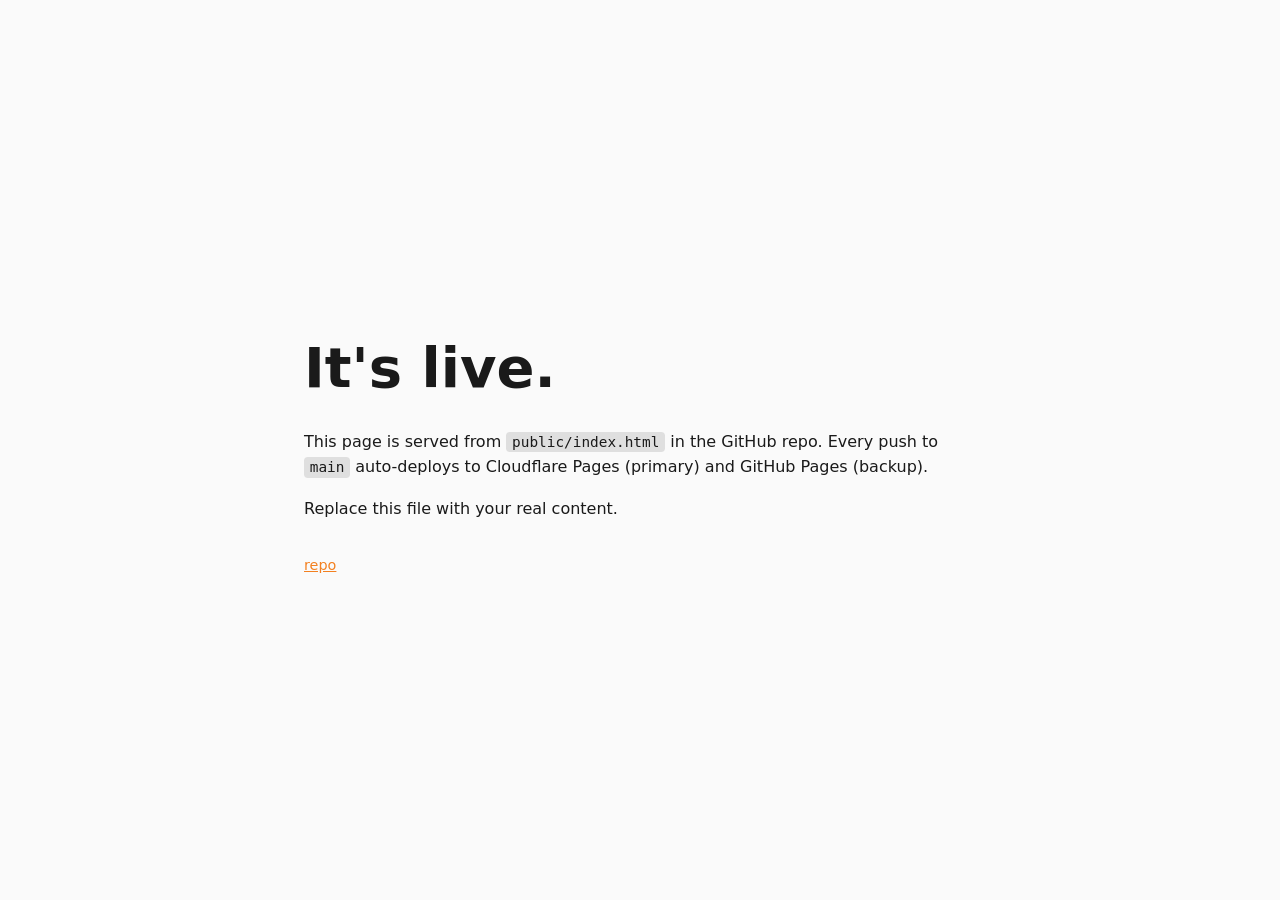
==== public/index.html @ c3b9bc74 "Initial static site scaffold Plain HTML/CSS/JS in public/. Cloudflare Pages primary with GitHub Page" ====
<!DOCTYPE html>
<html lang="en">
<head>
  <meta charset="UTF-8" />
  <meta name="viewport" content="width=device-width, initial-scale=1" />
  <title>hsyvy — static site</title>
  <meta name="description" content="Static site served via Cloudflare Pages, backed up on GitHub Pages." />
  <!-- Relative path (no leading slash) so this works at domain root AND under /<repo>/ on GitHub Pages -->
  <link rel="stylesheet" href="assets/styles.css" />
</head>
<body>
  <main>
    <h1>It's live.</h1>
    <p>
      This page is served from <code>public/index.html</code> in the GitHub repo.
      Every push to <code>main</code> auto-deploys to Cloudflare Pages (primary)
      and GitHub Pages (backup).
    </p>
    <p>Replace this file with your real content.</p>
    <footer>
      <a href="https://github.com/">repo</a>
    </footer>
  </main>
</body>
</html>
---- public/assets/styles.css ----
:root {
  color-scheme: light dark;
  --fg: #1a1a1a;
  --bg: #fafafa;
  --accent: #f38020; /* Cloudflare orange */
}
@media (prefers-color-scheme: dark) {
  :root { --fg: #ededed; --bg: #121212; }
}

* { box-sizing: border-box; }

body {
  margin: 0;
  min-height: 100vh;
  display: grid;
  place-items: center;
  font: 16px/1.6 system-ui, -apple-system, "Segoe UI", sans-serif;
  color: var(--fg);
  background: var(--bg);
  padding: 2rem;
}

main { max-width: 42rem; }

h1 { font-size: clamp(2rem, 6vw, 3.5rem); margin: 0 0 0.5rem; }

code {
  font-family: ui-monospace, "SF Mono", Menlo, monospace;
  background: color-mix(in srgb, var(--fg) 12%, transparent);
  padding: 0.15em 0.4em;
  border-radius: 4px;
  font-size: 0.9em;
}

a { color: var(--accent); }

footer { margin-top: 2rem; font-size: 0.9rem; }
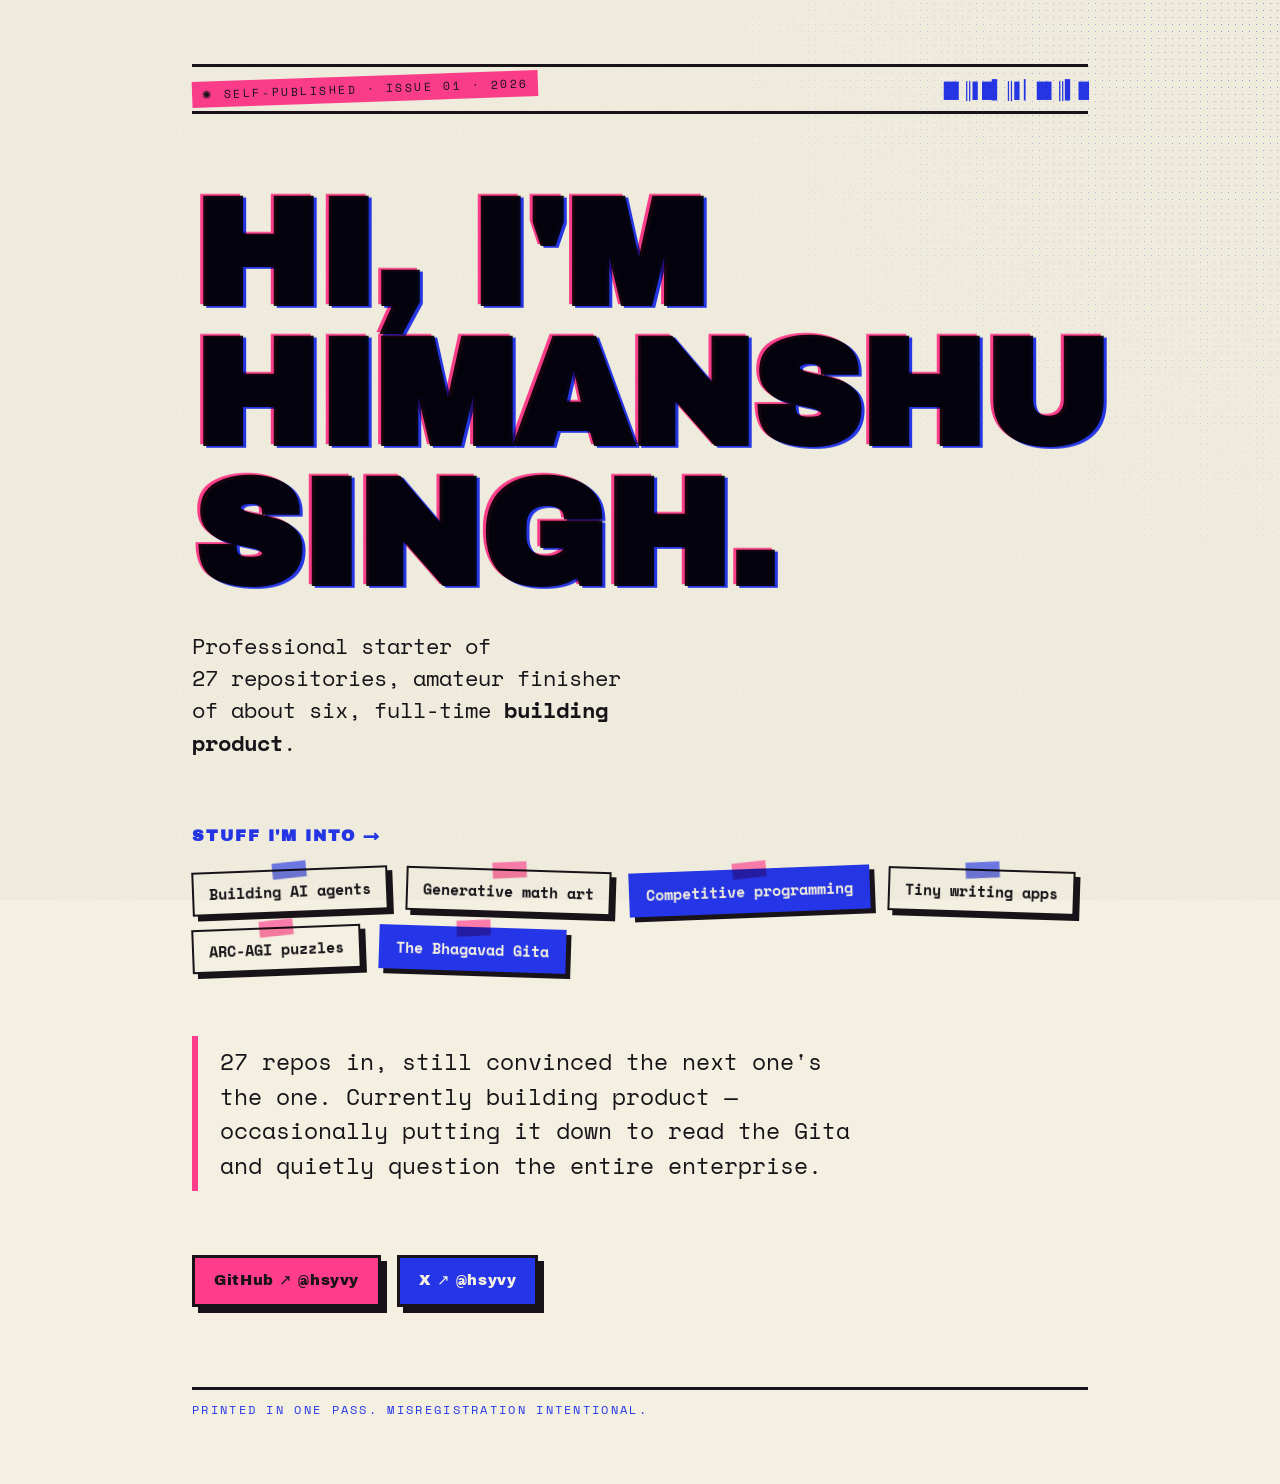
==== commit 8009b275: "Build Risograph persona page for Himanshu Singh 2-color overprint zine theme (pink x blue, grain, mi" ====
--- a/public/index.html
+++ b/public/index.html
@@ -3,23 +3,62 @@
 <head>
   <meta charset="UTF-8" />
   <meta name="viewport" content="width=device-width, initial-scale=1" />
-  <title>hsyvy — static site</title>
-  <meta name="description" content="Static site served via Cloudflare Pages, backed up on GitHub Pages." />
-  <!-- Relative path (no leading slash) so this works at domain root AND under /<repo>/ on GitHub Pages -->
+  <title>Himanshu Singh — self-published, issue 01</title>
+  <meta name="description" content="Himanshu Singh — building product. Started 27 repositories, finished a respectable fraction. Printed in one pass, misregistration intentional." />
+  <meta property="og:title" content="Himanshu Singh — issue 01" />
+  <meta property="og:description" content="Building product. AI agents, generative math art, competitive programming, and the Bhagavad Gita." />
+  <link rel="preconnect" href="https://fonts.googleapis.com" />
+  <link rel="preconnect" href="https://fonts.gstatic.com" crossorigin />
+  <link href="https://fonts.googleapis.com/css2?family=Archivo+Black&family=Space+Mono:ital,wght@0,400;0,700;1,400&display=swap" rel="stylesheet" />
   <link rel="stylesheet" href="assets/styles.css" />
 </head>
 <body>
-  <main>
-    <h1>It's live.</h1>
-    <p>
-      This page is served from <code>public/index.html</code> in the GitHub repo.
-      Every push to <code>main</code> auto-deploys to Cloudflare Pages (primary)
-      and GitHub Pages (backup).
+  <div class="grain" aria-hidden="true"></div>
+  <div class="halftone" aria-hidden="true"></div>
+
+  <main class="zine">
+
+    <header class="masthead">
+      <span class="stamp">✺ SELF-PUBLISHED · ISSUE 01 · 2026</span>
+      <span class="barcode" aria-hidden="true">█▌║▌█▍║▌▏█▌║▍█</span>
+    </header>
+
+    <h1 class="title" data-text="HI, I'M&#10;HIMANSHU&#10;SINGH.">HI, I'M<br />HIMANSHU<br />SINGH.</h1>
+
+    <p class="kicker">
+      Professional starter of 27&nbsp;repositories, amateur finisher
+      of about six, full-time <strong>building product</strong>.
     </p>
-    <p>Replace this file with your real content.</p>
-    <footer>
-      <a href="https://github.com/">repo</a>
+
+    <section class="interests" aria-labelledby="into">
+      <h2 id="into" class="section-label">STUFF I'M INTO →</h2>
+      <ul class="tags">
+        <li class="tag">Building AI agents</li>
+        <li class="tag">Generative math art</li>
+        <li class="tag">Competitive programming</li>
+        <li class="tag">Tiny writing apps</li>
+        <li class="tag">ARC-AGI puzzles</li>
+        <li class="tag">The Bhagavad Gita</li>
+      </ul>
+    </section>
+
+    <section class="clipping" aria-label="about">
+      <p>
+        27 repos in, still convinced the next one's the one. Currently
+        building product — occasionally putting it down to read the
+        Gita and quietly question the entire enterprise.
+      </p>
+    </section>
+
+    <nav class="links" aria-label="find me">
+      <a class="chip chip--pink" href="https://github.com/hsyvy">GitHub ↗ @hsyvy</a>
+      <a class="chip chip--blue" href="https://x.com/hsyvy">X ↗ @hsyvy</a>
+    </nav>
+
+    <footer class="colophon">
+      Printed in one pass. Misregistration intentional.
     </footer>
+
   </main>
 </body>
 </html>
--- a/public/assets/styles.css
+++ b/public/assets/styles.css
@@ -1,38 +1,215 @@
+/* ============================================================
+   Risograph zine — 2 spot inks on cream, grain, misregistration
+   Pink × Blue overprint (multiply). Built to look hand-printed.
+   ============================================================ */
+
 :root {
-  color-scheme: light dark;
-  --fg: #1a1a1a;
-  --bg: #fafafa;
-  --accent: #f38020; /* Cloudflare orange */
-}
-@media (prefers-color-scheme: dark) {
-  :root { --fg: #ededed; --bg: #121212; }
-}
-
-* { box-sizing: border-box; }
+  --paper:  #f3efe1;   /* warm uncoated stock        */
+  --ink:    #181318;   /* near-black "overprint"     */
+  --pink:   #ff3d8b;   /* fluorescent riso pink      */
+  --blue:   #2536e8;   /* electric riso blue         */
+  --reg:    3px;       /* misregistration offset     */
+}
+
+* { box-sizing: border-box; margin: 0; padding: 0; }
+
+html { -webkit-text-size-adjust: 100%; }
 
 body {
-  margin: 0;
   min-height: 100vh;
-  display: grid;
-  place-items: center;
-  font: 16px/1.6 system-ui, -apple-system, "Segoe UI", sans-serif;
-  color: var(--fg);
-  background: var(--bg);
-  padding: 2rem;
-}
-
-main { max-width: 42rem; }
-
-h1 { font-size: clamp(2rem, 6vw, 3.5rem); margin: 0 0 0.5rem; }
-
-code {
-  font-family: ui-monospace, "SF Mono", Menlo, monospace;
-  background: color-mix(in srgb, var(--fg) 12%, transparent);
-  padding: 0.15em 0.4em;
-  border-radius: 4px;
-  font-size: 0.9em;
-}
-
-a { color: var(--accent); }
-
-footer { margin-top: 2rem; font-size: 0.9rem; }
+  background: var(--paper);
+  color: var(--ink);
+  font-family: "Space Mono", ui-monospace, "SF Mono", Menlo, monospace;
+  font-size: clamp(15px, 1.1vw + 12px, 18px);
+  line-height: 1.6;
+  padding: clamp(1.5rem, 5vw, 5rem);
+  overflow-x: hidden;
+}
+
+/* ---- print artefacts: grain + halftone --------------------- */
+.grain,
+.halftone {
+  position: fixed;
+  inset: 0;
+  pointer-events: none;
+  z-index: 9999;
+}
+.grain {
+  mix-blend-mode: multiply;
+  opacity: 0.5;
+  background-image: url("data:image/svg+xml,%3Csvg xmlns='http://www.w3.org/2000/svg' width='140' height='140'%3E%3Cfilter id='n'%3E%3CfeTurbulence type='fractalNoise' baseFrequency='0.82' numOctaves='3' stitchTiles='stitch'/%3E%3CfeColorMatrix type='saturate' values='0'/%3E%3C/filter%3E%3Crect width='100%25' height='100%25' filter='url(%23n)' opacity='0.28'/%3E%3C/svg%3E");
+}
+.halftone {
+  opacity: 0.5;
+  background-image: radial-gradient(var(--blue) 0.9px, transparent 1px);
+  background-size: 7px 7px;
+  -webkit-mask-image: radial-gradient(circle at 100% 0%, #000 0, transparent 38%);
+          mask-image: radial-gradient(circle at 100% 0%, #000 0, transparent 38%);
+  mix-blend-mode: multiply;
+}
+
+/* ---- layout ------------------------------------------------ */
+.zine {
+  max-width: 56rem;
+  margin: 0 auto;
+  position: relative;
+  z-index: 1;
+}
+
+.masthead {
+  display: flex;
+  flex-wrap: wrap;
+  gap: 0.75rem 1.25rem;
+  align-items: center;
+  justify-content: space-between;
+  border-block: 3px solid var(--ink);
+  padding: 0.5rem 0;
+  font-size: 0.72rem;
+  letter-spacing: 0.22em;
+  text-transform: uppercase;
+}
+.stamp {
+  display: inline-block;
+  transform: rotate(-2deg);
+  background: var(--pink);
+  color: var(--ink);
+  padding: 0.25rem 0.6rem;
+  mix-blend-mode: multiply;
+}
+.barcode { color: var(--blue); letter-spacing: -1px; font-size: 1.1rem; }
+
+/* ---- the big misregistered name ---------------------------- */
+.title {
+  position: relative;
+  font-family: "Archivo Black", Impact, sans-serif;
+  font-size: clamp(3.2rem, 16vw, 9.5rem);
+  line-height: 0.92;
+  letter-spacing: -0.02em;
+  text-transform: uppercase;
+  margin: clamp(2rem, 7vw, 4.5rem) 0 1.5rem;
+  color: var(--ink);
+}
+.title::before,
+.title::after {
+  content: attr(data-text);
+  position: absolute;
+  inset: 0;
+  white-space: pre-line;          /* honour the &#10; line break */
+  mix-blend-mode: multiply;
+}
+.title::before { color: var(--pink); transform: translate(calc(var(--reg) * -1), calc(var(--reg) * -0.6)); }
+.title::after  { color: var(--blue); transform: translate(var(--reg), calc(var(--reg) * 0.6)); }
+
+.kicker {
+  max-width: 34ch;
+  font-size: clamp(1rem, 2.4vw, 1.35rem);
+  line-height: 1.5;
+}
+
+/* ---- interest cut-outs ------------------------------------- */
+.section-label {
+  font-family: "Archivo Black", Impact, sans-serif;
+  font-size: 1rem;
+  letter-spacing: 0.12em;
+  margin: clamp(2.5rem, 7vw, 4rem) 0 1.25rem;
+  color: var(--blue);
+  mix-blend-mode: multiply;
+}
+.tags {
+  list-style: none;
+  display: flex;
+  flex-wrap: wrap;
+  gap: 0.9rem 1.1rem;
+}
+.tag {
+  position: relative;
+  font-weight: 700;
+  font-size: 0.95rem;
+  padding: 0.5rem 0.95rem;
+  border: 2.5px solid var(--ink);
+  background: var(--paper);
+  mix-blend-mode: multiply;
+  box-shadow: 5px 5px 0 var(--ink);
+  transition: transform 0.12s ease, box-shadow 0.12s ease;
+}
+.tag::before {                     /* strip of "tape" */
+  content: "";
+  position: absolute;
+  top: -9px; left: 50%;
+  width: 34px; height: 16px;
+  transform: translateX(-50%) rotate(-4deg);
+  background: var(--pink);
+  opacity: 0.65;
+  mix-blend-mode: multiply;
+}
+.tag:nth-child(odd)        { transform: rotate(-2.2deg); }
+.tag:nth-child(even)       { transform: rotate(1.8deg); }
+.tag:nth-child(3n) { color: var(--paper); background: var(--blue); border-color: var(--blue); }
+.tag:nth-child(3n+1)::before { background: var(--blue); }
+.tag:hover {
+  transform: rotate(0) translate(-2px, -2px);
+  box-shadow: 8px 8px 0 var(--pink);
+}
+
+/* ---- pull-quote clipping ----------------------------------- */
+.clipping {
+  margin: clamp(2.5rem, 7vw, 4rem) 0;
+  max-width: 48ch;
+  border-left: 6px solid var(--pink);
+  padding: 0.5rem 0 0.5rem 1.4rem;
+  font-size: clamp(1.05rem, 2.6vw, 1.45rem);
+  line-height: 1.5;
+}
+
+/* ---- link chips -------------------------------------------- */
+.links { display: flex; flex-wrap: wrap; gap: 1rem; }
+.chip {
+  font-family: "Archivo Black", Impact, sans-serif;
+  font-size: 0.92rem;
+  letter-spacing: 0.04em;
+  text-decoration: none;
+  color: var(--paper);
+  padding: 0.7rem 1.2rem;
+  border: 3px solid var(--ink);
+  box-shadow: 6px 6px 0 var(--ink);
+  mix-blend-mode: multiply;
+  transition: transform 0.12s ease, box-shadow 0.12s ease;
+}
+.chip--pink { background: var(--pink); color: var(--ink); }
+.chip--blue { background: var(--blue); }
+.chip:hover       { transform: translate(-2px, -2px); box-shadow: 9px 9px 0 var(--ink); }
+.chip:active      { transform: translate(3px, 3px);  box-shadow: 2px 2px 0 var(--ink); }
+.chip:focus-visible { outline: 3px dashed var(--ink); outline-offset: 4px; }
+
+/* ---- colophon ---------------------------------------------- */
+.colophon {
+  margin-top: clamp(3rem, 9vw, 5rem);
+  border-top: 3px solid var(--ink);
+  padding-top: 0.7rem;
+  font-size: 0.72rem;
+  letter-spacing: 0.2em;
+  text-transform: uppercase;
+  color: var(--blue);
+}
+
+/* ---- unfilled placeholders: obviously a draft -------------- */
+.ph {
+  background: repeating-linear-gradient(45deg, transparent 0 5px, color-mix(in srgb, var(--pink) 35%, transparent) 5px 10px);
+  border-bottom: 2px dotted var(--pink);
+  padding: 0 0.15em;
+  font-style: italic;
+}
+
+a { color: var(--blue); }
+
+/* ---- registration "settle" on load ------------------------- */
+@keyframes settle {
+  from { transform: translate(calc(var(--reg) * -4), calc(var(--reg) * -3)); opacity: 0.4; }
+}
+.title::before { animation: settle 0.6s cubic-bezier(.2,.9,.2,1) both; }
+.title::after  { animation: settle 0.6s cubic-bezier(.2,.9,.2,1) 0.05s both; }
+
+@media (prefers-reduced-motion: reduce) {
+  .title::before, .title::after { animation: none; }
+  .tag, .chip { transition: none; }
+}
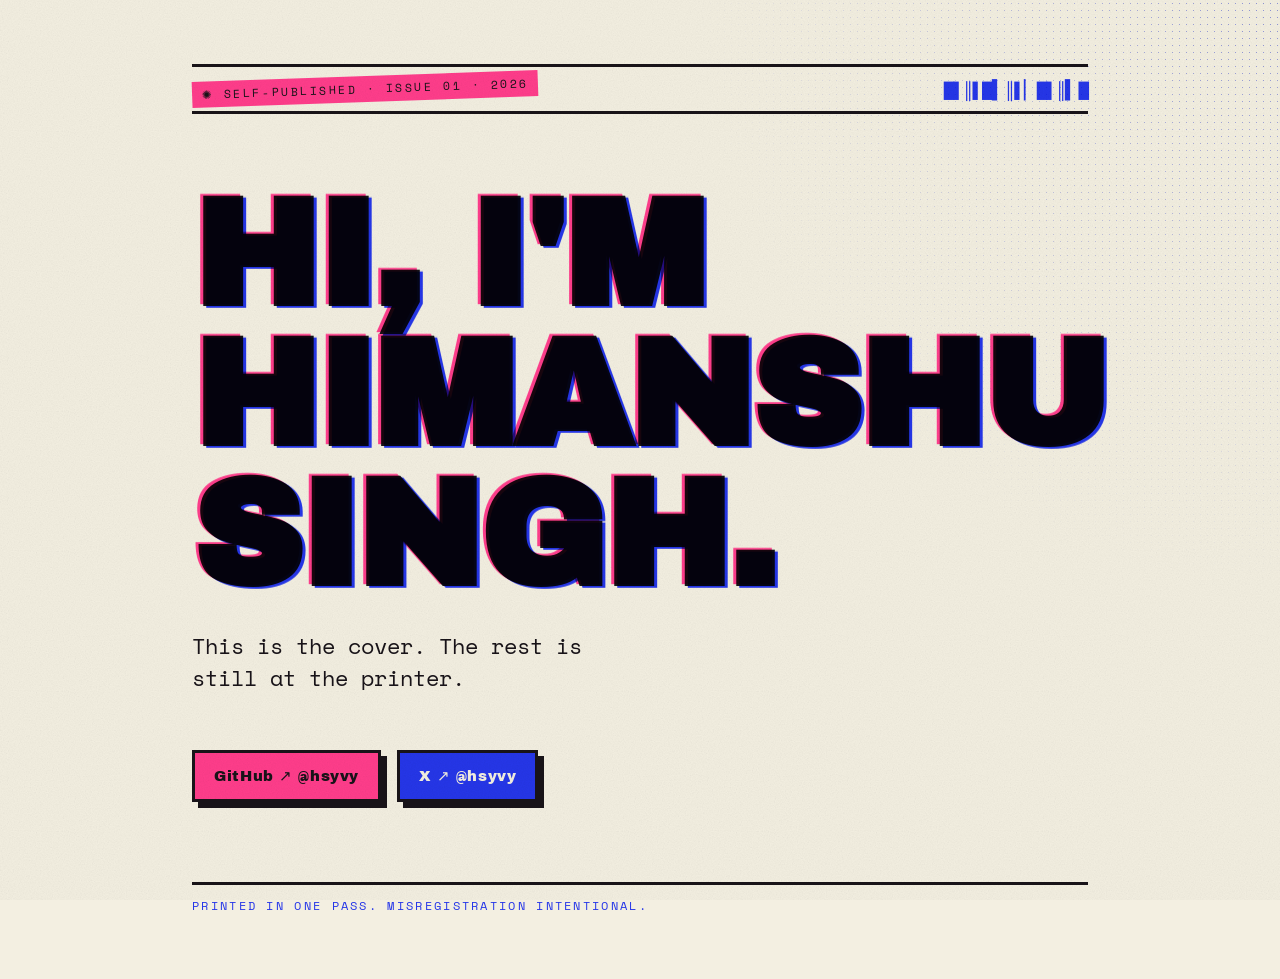
==== commit 3c0a1126: "Strip personal content from persona page Remove repo-count kicker, interests section, and pull-quote" ====
--- a/public/index.html
+++ b/public/index.html
@@ -4,9 +4,9 @@
   <meta charset="UTF-8" />
   <meta name="viewport" content="width=device-width, initial-scale=1" />
   <title>Himanshu Singh — self-published, issue 01</title>
-  <meta name="description" content="Himanshu Singh — building product. Started 27 repositories, finished a respectable fraction. Printed in one pass, misregistration intentional." />
+  <meta name="description" content="Himanshu Singh — a small, carefully printed corner of the internet." />
   <meta property="og:title" content="Himanshu Singh — issue 01" />
-  <meta property="og:description" content="Building product. AI agents, generative math art, competitive programming, and the Bhagavad Gita." />
+  <meta property="og:description" content="The cover. The rest is still at the printer." />
   <link rel="preconnect" href="https://fonts.googleapis.com" />
   <link rel="preconnect" href="https://fonts.gstatic.com" crossorigin />
   <link href="https://fonts.googleapis.com/css2?family=Archivo+Black&family=Space+Mono:ital,wght@0,400;0,700;1,400&display=swap" rel="stylesheet" />
@@ -26,29 +26,8 @@
     <h1 class="title" data-text="HI, I'M&#10;HIMANSHU&#10;SINGH.">HI, I'M<br />HIMANSHU<br />SINGH.</h1>
 
     <p class="kicker">
-      Professional starter of 27&nbsp;repositories, amateur finisher
-      of about six, full-time <strong>building product</strong>.
+      This is the cover. The rest is still at the printer.
     </p>
-
-    <section class="interests" aria-labelledby="into">
-      <h2 id="into" class="section-label">STUFF I'M INTO →</h2>
-      <ul class="tags">
-        <li class="tag">Building AI agents</li>
-        <li class="tag">Generative math art</li>
-        <li class="tag">Competitive programming</li>
-        <li class="tag">Tiny writing apps</li>
-        <li class="tag">ARC-AGI puzzles</li>
-        <li class="tag">The Bhagavad Gita</li>
-      </ul>
-    </section>
-
-    <section class="clipping" aria-label="about">
-      <p>
-        27 repos in, still convinced the next one's the one. Currently
-        building product — occasionally putting it down to read the
-        Gita and quietly question the entire enterprise.
-      </p>
-    </section>
 
     <nav class="links" aria-label="find me">
       <a class="chip chip--pink" href="https://github.com/hsyvy">GitHub ↗ @hsyvy</a>
--- a/public/assets/styles.css
+++ b/public/assets/styles.css
@@ -106,63 +106,8 @@
   line-height: 1.5;
 }
 
-/* ---- interest cut-outs ------------------------------------- */
-.section-label {
-  font-family: "Archivo Black", Impact, sans-serif;
-  font-size: 1rem;
-  letter-spacing: 0.12em;
-  margin: clamp(2.5rem, 7vw, 4rem) 0 1.25rem;
-  color: var(--blue);
-  mix-blend-mode: multiply;
-}
-.tags {
-  list-style: none;
-  display: flex;
-  flex-wrap: wrap;
-  gap: 0.9rem 1.1rem;
-}
-.tag {
-  position: relative;
-  font-weight: 700;
-  font-size: 0.95rem;
-  padding: 0.5rem 0.95rem;
-  border: 2.5px solid var(--ink);
-  background: var(--paper);
-  mix-blend-mode: multiply;
-  box-shadow: 5px 5px 0 var(--ink);
-  transition: transform 0.12s ease, box-shadow 0.12s ease;
-}
-.tag::before {                     /* strip of "tape" */
-  content: "";
-  position: absolute;
-  top: -9px; left: 50%;
-  width: 34px; height: 16px;
-  transform: translateX(-50%) rotate(-4deg);
-  background: var(--pink);
-  opacity: 0.65;
-  mix-blend-mode: multiply;
-}
-.tag:nth-child(odd)        { transform: rotate(-2.2deg); }
-.tag:nth-child(even)       { transform: rotate(1.8deg); }
-.tag:nth-child(3n) { color: var(--paper); background: var(--blue); border-color: var(--blue); }
-.tag:nth-child(3n+1)::before { background: var(--blue); }
-.tag:hover {
-  transform: rotate(0) translate(-2px, -2px);
-  box-shadow: 8px 8px 0 var(--pink);
-}
-
-/* ---- pull-quote clipping ----------------------------------- */
-.clipping {
-  margin: clamp(2.5rem, 7vw, 4rem) 0;
-  max-width: 48ch;
-  border-left: 6px solid var(--pink);
-  padding: 0.5rem 0 0.5rem 1.4rem;
-  font-size: clamp(1.05rem, 2.6vw, 1.45rem);
-  line-height: 1.5;
-}
-
 /* ---- link chips -------------------------------------------- */
-.links { display: flex; flex-wrap: wrap; gap: 1rem; }
+.links { display: flex; flex-wrap: wrap; gap: 1rem; margin-top: clamp(2rem, 6vw, 3.5rem); }
 .chip {
   font-family: "Archivo Black", Impact, sans-serif;
   font-size: 0.92rem;
@@ -192,14 +137,6 @@
   color: var(--blue);
 }
 
-/* ---- unfilled placeholders: obviously a draft -------------- */
-.ph {
-  background: repeating-linear-gradient(45deg, transparent 0 5px, color-mix(in srgb, var(--pink) 35%, transparent) 5px 10px);
-  border-bottom: 2px dotted var(--pink);
-  padding: 0 0.15em;
-  font-style: italic;
-}
-
 a { color: var(--blue); }
 
 /* ---- registration "settle" on load ------------------------- */
@@ -211,5 +148,5 @@
 
 @media (prefers-reduced-motion: reduce) {
   .title::before, .title::after { animation: none; }
-  .tag, .chip { transition: none; }
+  .chip { transition: none; }
 }
